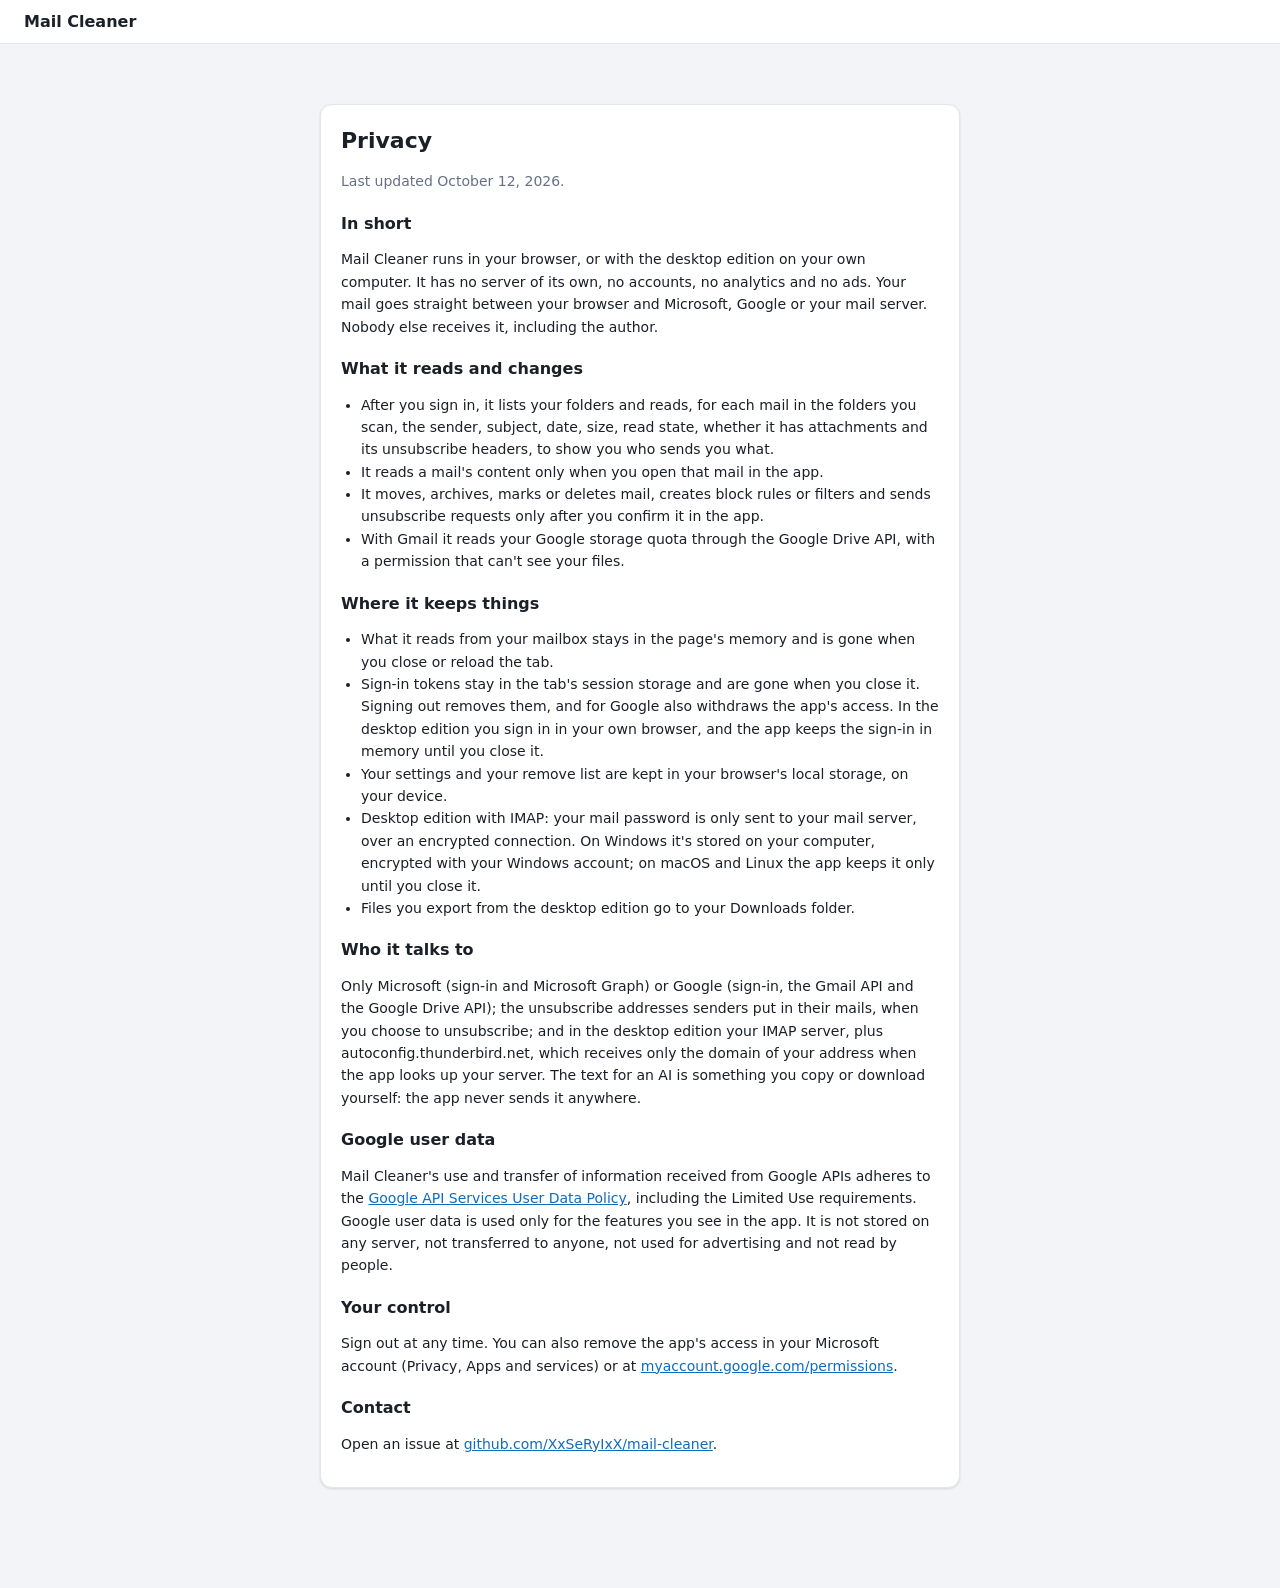
==== app/privacy.html @ 323fdafe "Mail Cleaner" ====
<!doctype html>
<!-- Mail Cleaner, Copyright (C) 2026 XxSeRyIxX. SPDX-License-Identifier: AGPL-3.0-or-later. Additional terms: see NOTICE. -->
<html lang="en">
<head>
  <meta charset="utf-8">
  <meta http-equiv="Content-Security-Policy" content="default-src 'none'; style-src 'self'; img-src 'self' data:; base-uri 'none'; form-action 'none'">
  <meta name="viewport" content="width=device-width, initial-scale=1">
  <title>Privacy: Mail Cleaner</title>
  <link rel="icon" href="icon.png">
  <link rel="stylesheet" href="app.css">
</head>
<body>
  <header class="topbar">
    <a class="brand" href="./">Mail Cleaner</a>
  </header>
  <main>
    <article class="card narrow doc">
      <h1>Privacy</h1>
      <p class="muted">Last updated October 12, 2026.</p>

      <h2>In short</h2>
      <p>Mail Cleaner runs in your browser, or with the desktop edition on your own computer. It has no server of its own, no
        accounts, no analytics and no ads. Your mail goes straight between your browser and Microsoft, Google or your mail
        server. Nobody else receives it, including the author.</p>

      <h2>What it reads and changes</h2>
      <ul>
        <li>After you sign in, it lists your folders and reads, for each mail in the folders you scan, the sender, subject, date,
          size, read state, whether it has attachments and its unsubscribe headers, to show you who sends you what.</li>
        <li>It reads a mail's content only when you open that mail in the app.</li>
        <li>It moves, archives, marks or deletes mail, creates block rules or filters and sends unsubscribe requests only after
          you confirm it in the app.</li>
        <li>With Gmail it reads your Google storage quota through the Google Drive API, with a permission that can't see your files.</li>
      </ul>

      <h2>Where it keeps things</h2>
      <ul>
        <li>What it reads from your mailbox stays in the page's memory and is gone when you close or reload the tab.</li>
        <li>Sign-in tokens stay in the tab's session storage and are gone when you close it. Signing out removes them, and for
          Google also withdraws the app's access. In the desktop edition you sign in in your own browser, and the app keeps the
          sign-in in memory until you close it.</li>
        <li>Your settings and your remove list are kept in your browser's local storage, on your device.</li>
        <li>Desktop edition with IMAP: your mail password is only sent to your mail server, over an encrypted connection. On Windows
          it's stored on your computer, encrypted with your Windows account; on macOS and Linux the app keeps it only until you
          close it.</li>
        <li>Files you export from the desktop edition go to your Downloads folder.</li>
      </ul>

      <h2>Who it talks to</h2>
      <p>Only Microsoft (sign-in and Microsoft Graph) or Google (sign-in, the Gmail API and the Google Drive API); the unsubscribe
        addresses senders put in their mails, when you choose to unsubscribe; and in the desktop edition your IMAP server, plus
        autoconfig.thunderbird.net, which receives only the domain of your address when the app looks up your server. The text for
        an AI is something you copy or download yourself: the app never sends it anywhere.</p>

      <h2>Google user data</h2>
      <p>Mail Cleaner's use and transfer of information received from Google APIs adheres to the
        <a href="https://developers.google.com/terms/api-services-user-data-policy">Google API Services User Data Policy</a>, including the
        Limited Use requirements. Google user data is used only for the features you see in the app. It is not stored on any
        server, not transferred to anyone, not used for advertising and not read by people.</p>

      <h2>Your control</h2>
      <p>Sign out at any time. You can also remove the app's access in your Microsoft account (Privacy, Apps and services) or at
        <a href="https://myaccount.google.com/permissions">myaccount.google.com/permissions</a>.</p>

      <h2>Contact</h2>
      <p>Open an issue at <a href="https://github.com/XxSeRyIxX/mail-cleaner/issues">github.com/XxSeRyIxX/mail-cleaner</a>.</p>
    </article>
  </main>
</body>
</html>
---- app/app.css ----
/* Mail Cleaner, Copyright (C) 2026 XxSeRyIxX. SPDX-License-Identifier: AGPL-3.0-or-later. Additional terms: see NOTICE. */
:root {
  --bg: #f3f4f7;
  --card: #ffffff;
  --text: #1b1f27;
  --muted: #667085;
  --line: #e3e6eb;
  --hover: #f6f7f9;
  --brand: #0f6cbd;
  --brand-hover: #0b5a9e;
  --brand-soft: #e7f0fa;
  --danger: #c4314b;
  --danger-hover: #a3283e;
  --danger-soft: #fcebee;
  --warn: #9a5a00;
  --warn-soft: #fff3df;
  --ok: #107c41;
  --ok-soft: #e6f4ea;
  --radius: 12px;
  --shadow: 0 1px 2px rgba(16, 24, 40, .05), 0 1px 3px rgba(16, 24, 40, .08);
  color-scheme: light dark;
}

@media (prefers-color-scheme: dark) {
  :root {
    --bg: #101216;
    --card: #191c22;
    --text: #e8eaef;
    --muted: #98a1b0;
    --line: #2a2f38;
    --hover: #20242b;
    --brand: #4ea1f3;
    --brand-hover: #73b5f6;
    --brand-soft: #18293b;
    --danger: #f06a80;
    --danger-hover: #f48b9c;
    --danger-soft: #3a1d24;
    --warn: #f1a93b;
    --warn-soft: #33270f;
    --ok: #5fd08a;
    --ok-soft: #15301f;
    --shadow: none;
  }
}

* { box-sizing: border-box; }
[hidden] { display: none !important; }
.no-sizes .size-only { display: none !important; }

body {
  margin: 0;
  background: var(--bg);
  color: var(--text);
  font: 14px/1.45 "Segoe UI Variable Text", "Segoe UI", system-ui, -apple-system, sans-serif;
}

h1 { font-size: 22px; margin: 0 0 8px; }
h2 { font-size: 16px; margin: 0; }
a { color: var(--brand); }
code { background: var(--hover); border: 1px solid var(--line); border-radius: 6px; padding: 1px 6px; }

.muted { color: var(--muted); }
.small { font-size: 12.5px; }
.error { color: var(--danger); }
.warn-text { color: var(--warn); }
.nowrap { white-space: nowrap; }

/* Layout */
.topbar {
  position: sticky; top: 0; z-index: 5;
  display: flex; align-items: center; justify-content: space-between;
  padding: 10px 24px;
  background: var(--card);
  border-bottom: 1px solid var(--line);
}
/* Stays on the right in the desktop edition, which hides the brand. */
.topbar > .row { margin-left: auto; }
.brand { display: flex; align-items: center; gap: 10px; font-weight: 650; font-size: 16px; }
.brand svg { color: var(--brand); }
.account { display: flex; align-items: center; gap: 12px; color: var(--muted); }

main { max-width: 1680px; margin: 0 auto; padding: 20px 24px 60px; }
.stack { display: grid; gap: 16px; }
.card { background: var(--card); border: 1px solid var(--line); border-radius: var(--radius); box-shadow: var(--shadow); padding: 18px 20px; }
.card.narrow { max-width: 640px; margin: 40px auto; }
.card > * + * { margin-top: 12px; }

.row { display: flex; align-items: center; gap: 10px; }
.row.space { justify-content: space-between; }
.row.end { justify-content: flex-end; }
.row.wrap { flex-wrap: wrap; }

.layout { display: grid; grid-template-columns: minmax(0, 1fr) 340px; gap: 16px; align-items: start; }
.list-panel { position: sticky; top: 72px; }
@media (max-width: 1100px) {
  .layout { grid-template-columns: 1fr; }
  .list-panel { position: static; }
}

/* Controls */
.btn {
  display: inline-flex; align-items: center; justify-content: center; gap: 6px;
  padding: 7px 14px;
  border: 1px solid var(--line); border-radius: 8px;
  background: var(--card); color: var(--text);
  font: inherit; font-weight: 600; cursor: pointer;
  white-space: nowrap;
}
.btn:hover:not(:disabled) { background: var(--hover); }
.btn:disabled { opacity: .5; cursor: default; }
.btn.primary { background: var(--brand); border-color: var(--brand); color: #fff; }
.btn.primary:hover:not(:disabled) { background: var(--brand-hover); }
.btn.danger { background: var(--danger); border-color: var(--danger); color: #fff; }
.btn.danger:hover:not(:disabled) { background: var(--danger-hover); }
.btn.ghost { background: transparent; }
.btn.small { padding: 3px 10px; font-size: 12.5px; }
.btn.big { padding: 11px 22px; font-size: 15px; }
.btn.wide { width: 100%; }
.btn.danger-ghost { color: var(--danger); background: transparent; }
.btn.danger-ghost:hover:not(:disabled) { background: var(--danger-soft); }
.link { background: none; border: none; padding: 0; color: var(--brand); font: inherit; cursor: pointer; text-decoration: underline; }

input, select, textarea {
  font: inherit; color: var(--text);
  background: var(--card);
  border: 1px solid var(--line); border-radius: 8px;
  padding: 7px 10px;
}
input:focus, select:focus, textarea:focus { outline: 2px solid var(--brand); outline-offset: -1px; }
input[type=checkbox], input[type=radio] { accent-color: var(--brand); width: 16px; height: 16px; margin: 0; }
textarea { width: 100%; resize: vertical; }
textarea.mono { font: 12px/1.45 ui-monospace, "Cascadia Mono", Consolas, monospace; white-space: pre; }
#search { min-width: 240px; }
#add-input { flex: 1; min-width: 0; }

.form { display: grid; gap: 12px; }
.form label, .field { display: grid; gap: 4px; font-weight: 600; }
.form .server { align-items: end; }
.form .server .grow { flex: 1; min-width: 220px; }
#imap-port { width: 96px; }
.steps { padding-left: 20px; }
.steps li + li { margin-top: 6px; }

/* Connect: the service tabs, sign-in, and the steps to register your own app */
#oauth > * + *, #imap > * + *, #own-app > * + * { margin-top: 12px; }
#own-app > summary { cursor: pointer; font-weight: 600; color: var(--brand); }
.box { background: var(--hover); padding: 10px 12px; border-radius: 8px; }
.box p { margin: 0 0 8px; }

/* Footer, About and the privacy page */
.footer { padding: 0 24px 24px; text-align: center; }
.footer a, .footer .link { color: var(--muted); }
h3 { font-size: 14px; margin: 0; }
.credits { margin: 6px 0 0; padding-left: 18px; }
.credits li + li { margin-top: 4px; }
.doc { line-height: 1.6; }
.doc h2 { margin-top: 18px; }
.doc ul { padding-left: 20px; }
a.brand { color: inherit; text-decoration: none; }

/* Chips: folder pickers and filter toggles */
.chips { display: flex; flex-wrap: wrap; gap: 8px; }
.chip {
  display: inline-flex; align-items: center; gap: 8px;
  padding: 5px 12px;
  border: 1px solid var(--line); border-radius: 999px;
  background: var(--card); color: var(--text);
  font: inherit; cursor: pointer; user-select: none;
}
.chip:hover { background: var(--hover); }
.chip.on { border-color: var(--brand); background: var(--brand-soft); color: var(--brand); }
.chip .count { color: var(--muted); font-variant-numeric: tabular-nums; }

.seg { display: inline-flex; border: 1px solid var(--line); border-radius: 8px; overflow: hidden; }
.seg button { border: none; background: var(--card); color: var(--muted); font: inherit; font-weight: 600; padding: 6px 12px; cursor: pointer; }
.seg button + button { border-left: 1px solid var(--line); }
.seg button.on { background: var(--brand-soft); color: var(--brand); }

.filters { display: grid; gap: 10px; padding: 12px; border-radius: 10px; background: var(--hover); }
.filter { display: inline-flex; align-items: center; gap: 6px; color: var(--muted); }
.filter select { padding: 4px 8px; }
.summary { margin: 12px 0 0; color: var(--muted); }
.summary b { color: var(--text); }

/* Progress */
.bar { height: 8px; background: var(--line); border-radius: 999px; overflow: hidden; margin: 10px 0 8px; }
.bar > div { height: 100%; width: 0; background: var(--brand); transition: width .4s ease; }

/* Overview cards */
.stats { display: grid; grid-template-columns: repeat(4, minmax(0, 1fr)); gap: 12px; }
.stat {
  display: flex; flex-direction: column; gap: 2px;
  background: var(--card); border: 1px solid var(--line); border-radius: var(--radius);
  box-shadow: var(--shadow); padding: 14px 16px;
}
.stat b { font-size: 24px; font-variant-numeric: tabular-nums; }
.stat span { color: var(--muted); }
.stat .row { margin-top: 8px; }
.stat.alert b { color: var(--danger); }
@media (max-width: 900px) { .stats { grid-template-columns: repeat(2, minmax(0, 1fr)); } }

/* Storage: one bar split by what uses the space, and its legend */
.meter { display: flex; height: 12px; border-radius: 999px; overflow: hidden; background: var(--line); }
.meter > span { flex: none; height: 100%; background: var(--c); }
.meter > span + span { box-shadow: inset 2px 0 0 var(--card); }
.legend { display: flex; flex-wrap: wrap; gap: 4px 18px; color: var(--muted); }
.legend:empty, #st-summary:empty { display: none; }
.legend > span { display: inline-flex; align-items: center; gap: 6px; }
.legend > span::before { content: ""; width: 10px; height: 10px; border-radius: 3px; background: var(--c); }
.legend b { color: var(--text); font-weight: 600; }
.part-0 { --c: #0f6cbd; }
.part-1 { --c: #5aa2e0; }
.part-2 { --c: #8764b8; }
.part-3 { --c: #2e9d7f; }
.part-4 { --c: #d08a2b; }
.part-rest { --c: #98a1b0; }
.part-trash { --c: var(--danger); }
.ok-text { color: var(--ok); }

.bulk {
  display: flex; align-items: center; gap: 10px; flex-wrap: wrap;
  padding: 8px 12px; border-radius: 8px; background: var(--brand-soft);
}
.bulk span { font-weight: 600; margin-right: auto; }

/* Tables */
.grid { width: 100%; border-collapse: collapse; table-layout: fixed; }
.grid th, .grid td { padding: 8px; border-bottom: 1px solid var(--line); text-align: left; vertical-align: middle; }
.grid th { font-size: 12px; text-transform: uppercase; letter-spacing: .03em; color: var(--muted); font-weight: 600; white-space: nowrap; }
.grid th[data-sort] { cursor: pointer; user-select: none; }
.grid th[data-sort]:hover { color: var(--text); }
.grid th.asc::after { content: " \2191"; }
.grid th.desc::after { content: " \2193"; }
.grid tbody tr:hover { background: var(--hover); }
.grid tbody tr.sel { background: var(--brand-soft); }
.grid .c-sel { width: 36px; }
.grid .c-who { width: 26%; }
.grid .c-num { width: 66px; text-align: right; }
.grid .c-size { width: 80px; text-align: right; }
.grid .c-date { width: 104px; }
.grid .c-actions { width: 150px; }
.grid .c-from { width: 28%; }
.grid .c-folder { width: 140px; }
.grid td.num { text-align: right; font-variant-numeric: tabular-nums; }
.grid td.actions { text-align: right; white-space: nowrap; }
.grid td.actions .btn + .btn { margin-left: 4px; }
.grid .ellipsis, .grid .who div { overflow: hidden; text-overflow: ellipsis; white-space: nowrap; }
.grid .who .name { font-weight: 600; }
.grid .who .sub { color: var(--muted); font-size: 12.5px; }
.grid.compact td { padding: 6px 8px; }
.grid tr.unread td { font-weight: 600; }

.score {
  display: inline-block; min-width: 36px; padding: 1px 8px;
  border-radius: 999px; text-align: center; font-weight: 650; cursor: help;
}
.score.lo { background: var(--hover); color: var(--muted); }
.score.mid { background: var(--warn-soft); color: var(--warn); }
.score.hi { background: var(--danger-soft); color: var(--danger); }
.badge { display: inline-block; margin-left: 6px; padding: 0 7px; border-radius: 999px; font-size: 11.5px; font-weight: 600; background: var(--ok-soft); color: var(--ok); }

.empty { text-align: center; color: var(--muted); padding: 30px 0; }

/* Remove list */
.ai-box { display: grid; gap: 6px; padding: 10px 12px; border: 1px dashed var(--line); border-radius: 10px; }
#list { list-style: none; margin: 12px 0 0; padding: 0; max-height: 46vh; overflow: auto; }
#list li { display: flex; align-items: center; gap: 8px; padding: 6px 4px; border-bottom: 1px solid var(--line); }
#list li .k { flex: 1; min-width: 0; overflow: hidden; text-overflow: ellipsis; white-space: nowrap; }
#list li .n { color: var(--muted); font-variant-numeric: tabular-nums; }
#list li .x { border: none; background: none; color: var(--muted); font-size: 18px; line-height: 1; cursor: pointer; padding: 0 4px; }
#list li .x:hover { color: var(--danger); }
#list li.none { color: var(--muted); border: none; }

/* Dialogs */
dialog {
  width: min(560px, 92vw);
  border: 1px solid var(--line); border-radius: 16px;
  padding: 22px;
  background: var(--card); color: var(--text);
  box-shadow: 0 24px 60px rgba(0, 0, 0, .3);
}
dialog.wide { width: min(980px, 94vw); }
dialog::backdrop { background: rgba(12, 16, 24, .5); }
dialog > * + * { margin-top: 14px; }
.option { display: flex; gap: 10px; align-items: flex-start; padding: 6px 0; cursor: pointer; }
.option input { margin-top: 2px; flex: none; }
.indent { padding-left: 26px; }
.warn-box { background: var(--warn-soft); color: var(--warn); padding: 10px 12px; border-radius: 8px; }
.info-box { background: var(--hover); padding: 10px 12px; border-radius: 8px; white-space: pre-line; }
.info-box:empty { display: none; }
.scroll { max-height: 50vh; overflow: auto; border: 1px solid var(--line); border-radius: 8px; }
.scroll thead th { position: sticky; top: 0; background: var(--card); }
.pick-list, .link-list { max-height: 40vh; overflow: auto; border: 1px solid var(--line); border-radius: 8px; padding: 2px 12px; margin: 0; list-style: none; }
.pick-list:empty { display: none; }
.pick-list .option + .option { border-top: 1px solid var(--line); }
.link-list li { display: flex; align-items: center; justify-content: space-between; gap: 12px; padding: 8px 0; }
.link-list li + li { border-top: 1px solid var(--line); }
.link-list li span { overflow: hidden; text-overflow: ellipsis; white-space: nowrap; }

/* Sender preview and mail viewer */
.grid.clickable tbody tr { cursor: pointer; }
.unsub-box { border: 1px solid var(--line); border-radius: 8px; padding: 10px 12px; }
.unsub-box ul { margin: 6px 0 0; padding-left: 18px; }
.unsub-box li + li { margin-top: 4px; }
.unsub-box .who { font-weight: 600; }
.unsub-box p { margin: 6px 0 0; }
/* Only when open: a display rule on a closed dialog would beat the browser's own "display: none". */
dialog.viewer[open] { width: min(1100px, 96vw); height: 92vh; display: flex; flex-direction: column; }
dialog.viewer > * + * { margin-top: 10px; }
.mail-head h2 { font-size: 18px; overflow-wrap: anywhere; }
.mail-head div { overflow-wrap: anywhere; }
#mv-body { flex: 1; width: 100%; min-height: 0; border: 1px solid var(--line); border-radius: 8px; background: #fff; }

/* Toasts */
#toasts {
  position: fixed; left: 50%; bottom: 20px; transform: translateX(-50%);
  display: flex; flex-direction: column; gap: 8px; z-index: 20; width: min(560px, 92vw);
}
.toast {
  background: #1f2633; color: #fff;
  padding: 11px 16px; border-radius: 10px;
  box-shadow: 0 10px 30px rgba(0, 0, 0, .25);
}
.toast.bad { background: var(--danger); }
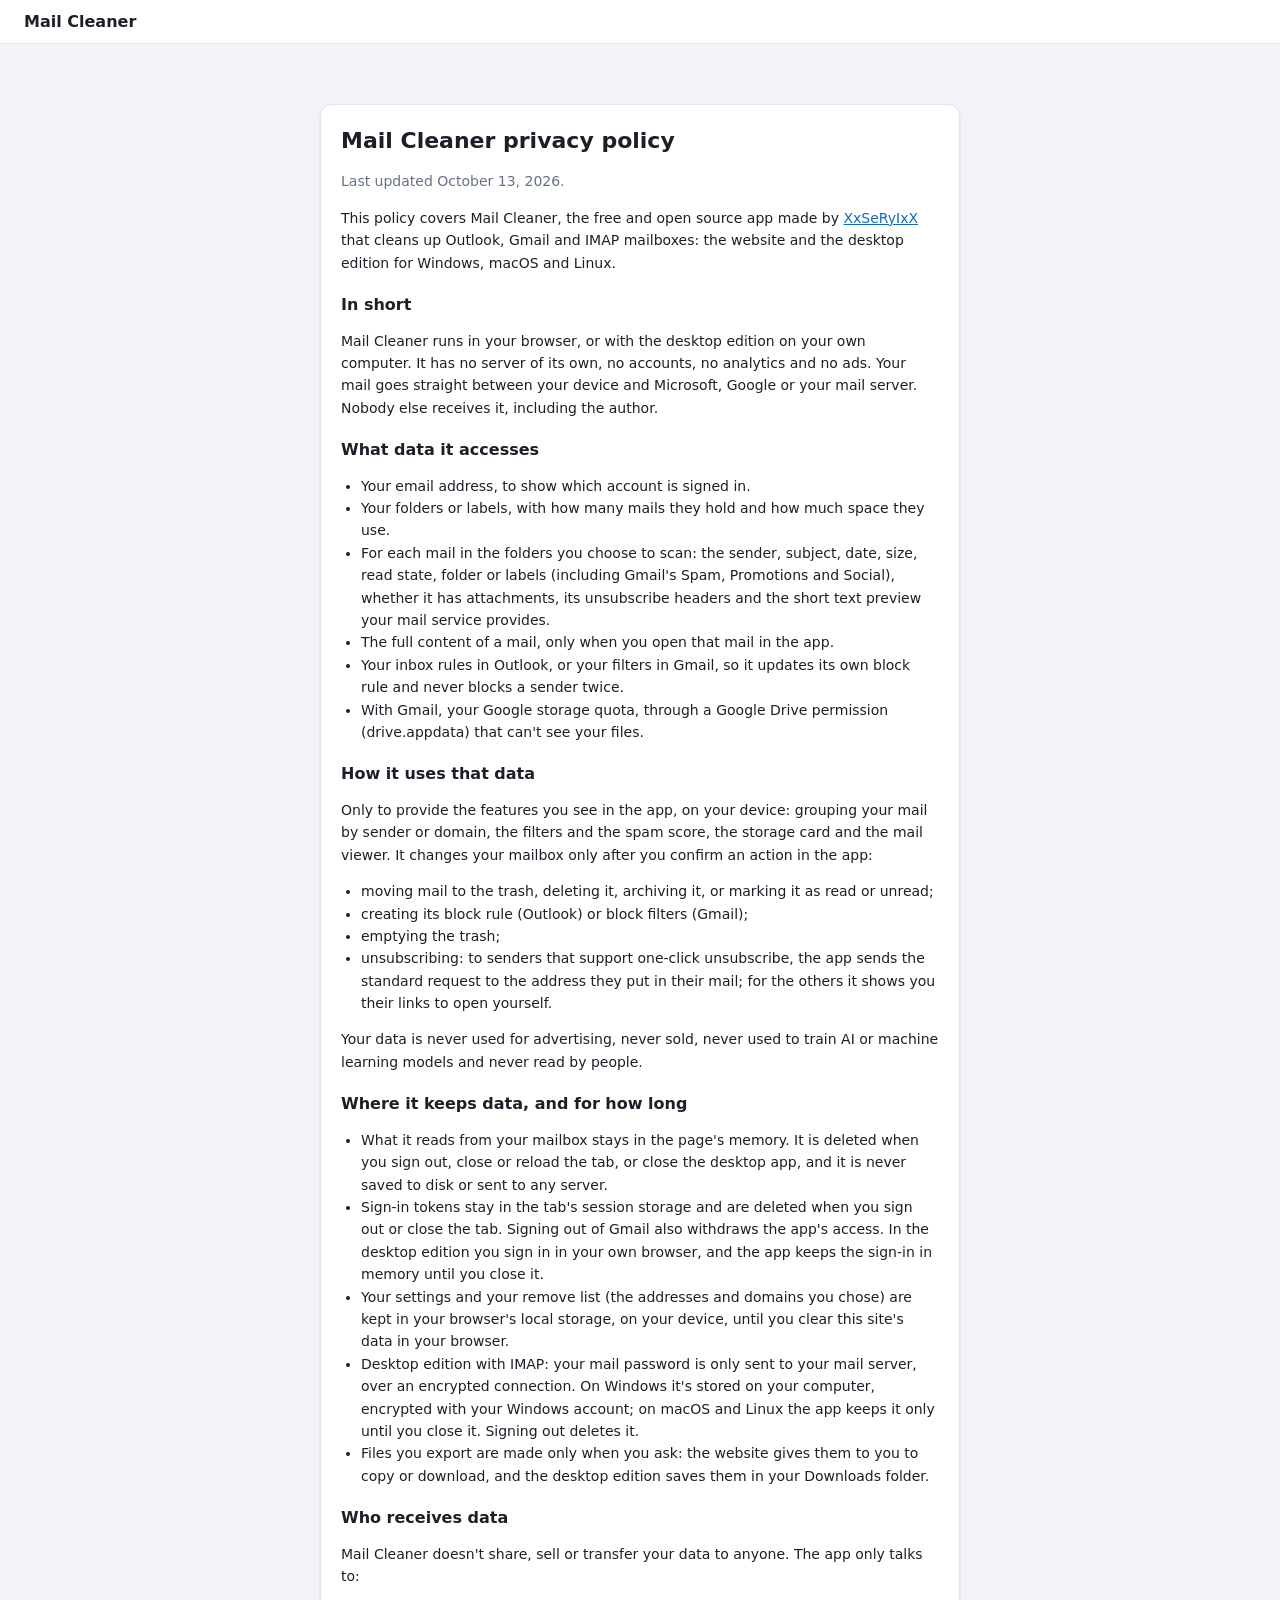
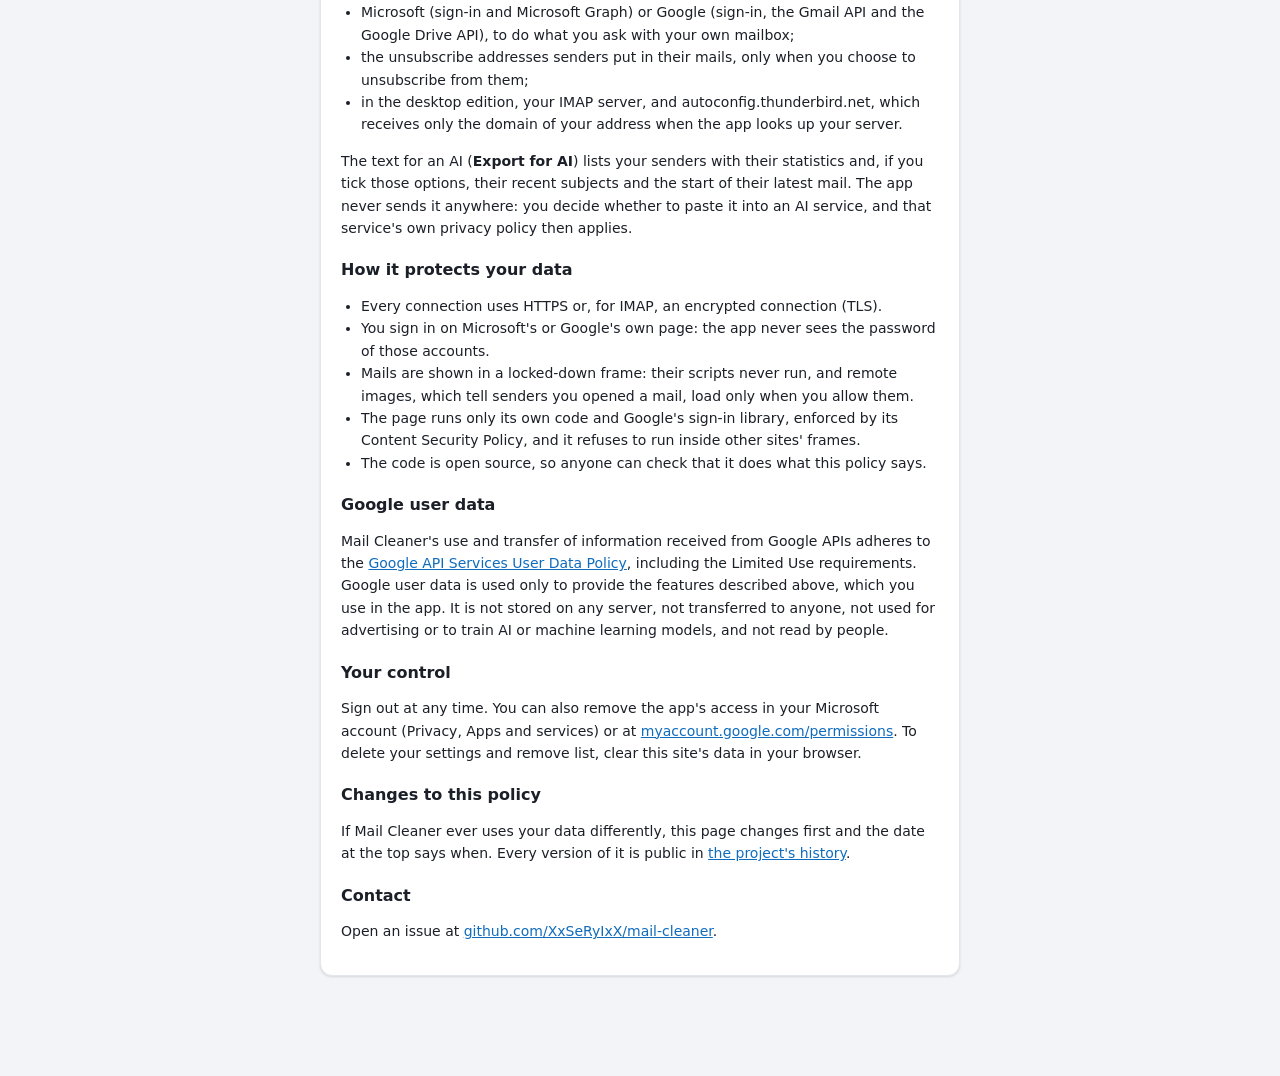
==== commit 1df436f2: "0.1.0: describe the app on its home page and expand the privacy policy" ====
--- a/app/privacy.html
+++ b/app/privacy.html
@@ -5,7 +5,7 @@
   <meta charset="utf-8">
   <meta http-equiv="Content-Security-Policy" content="default-src 'none'; style-src 'self'; img-src 'self' data:; base-uri 'none'; form-action 'none'">
   <meta name="viewport" content="width=device-width, initial-scale=1">
-  <title>Privacy: Mail Cleaner</title>
+  <title>Privacy policy: Mail Cleaner</title>
   <link rel="icon" href="icon.png">
   <link rel="stylesheet" href="app.css">
 </head>
@@ -15,52 +15,96 @@
   </header>
   <main>
     <article class="card narrow doc">
-      <h1>Privacy</h1>
-      <p class="muted">Last updated October 12, 2026.</p>
+      <h1>Mail Cleaner privacy policy</h1>
+      <p class="muted">Last updated October 13, 2026.</p>
+      <p>This policy covers Mail Cleaner, the free and open source app made by <a href="https://github.com/XxSeRyIxX">XxSeRyIxX</a>
+        that cleans up Outlook, Gmail and IMAP mailboxes: the website and the desktop edition for Windows, macOS and Linux.</p>
 
       <h2>In short</h2>
       <p>Mail Cleaner runs in your browser, or with the desktop edition on your own computer. It has no server of its own, no
-        accounts, no analytics and no ads. Your mail goes straight between your browser and Microsoft, Google or your mail
+        accounts, no analytics and no ads. Your mail goes straight between your device and Microsoft, Google or your mail
         server. Nobody else receives it, including the author.</p>
 
-      <h2>What it reads and changes</h2>
+      <h2>What data it accesses</h2>
       <ul>
-        <li>After you sign in, it lists your folders and reads, for each mail in the folders you scan, the sender, subject, date,
-          size, read state, whether it has attachments and its unsubscribe headers, to show you who sends you what.</li>
-        <li>It reads a mail's content only when you open that mail in the app.</li>
-        <li>It moves, archives, marks or deletes mail, creates block rules or filters and sends unsubscribe requests only after
-          you confirm it in the app.</li>
-        <li>With Gmail it reads your Google storage quota through the Google Drive API, with a permission that can't see your files.</li>
+        <li>Your email address, to show which account is signed in.</li>
+        <li>Your folders or labels, with how many mails they hold and how much space they use.</li>
+        <li>For each mail in the folders you choose to scan: the sender, subject, date, size, read state, folder or labels
+          (including Gmail's Spam, Promotions and Social), whether it has attachments, its unsubscribe headers and the short text
+          preview your mail service provides.</li>
+        <li>The full content of a mail, only when you open that mail in the app.</li>
+        <li>Your inbox rules in Outlook, or your filters in Gmail, so it updates its own block rule and never blocks a sender twice.</li>
+        <li>With Gmail, your Google storage quota, through a Google Drive permission (drive.appdata) that can't see your files.</li>
       </ul>
 
-      <h2>Where it keeps things</h2>
+      <h2>How it uses that data</h2>
+      <p>Only to provide the features you see in the app, on your device: grouping your mail by sender or domain, the filters and the
+        spam score, the storage card and the mail viewer. It changes your mailbox only after you confirm an action in the app:</p>
       <ul>
-        <li>What it reads from your mailbox stays in the page's memory and is gone when you close or reload the tab.</li>
-        <li>Sign-in tokens stay in the tab's session storage and are gone when you close it. Signing out removes them, and for
-          Google also withdraws the app's access. In the desktop edition you sign in in your own browser, and the app keeps the
-          sign-in in memory until you close it.</li>
-        <li>Your settings and your remove list are kept in your browser's local storage, on your device.</li>
+        <li>moving mail to the trash, deleting it, archiving it, or marking it as read or unread;</li>
+        <li>creating its block rule (Outlook) or block filters (Gmail);</li>
+        <li>emptying the trash;</li>
+        <li>unsubscribing: to senders that support one-click unsubscribe, the app sends the standard request to the address they put
+          in their mail; for the others it shows you their links to open yourself.</li>
+      </ul>
+      <p>Your data is never used for advertising, never sold, never used to train AI or machine learning models and never read by
+        people.</p>
+
+      <h2>Where it keeps data, and for how long</h2>
+      <ul>
+        <li>What it reads from your mailbox stays in the page's memory. It is deleted when you sign out, close or reload the tab, or
+          close the desktop app, and it is never saved to disk or sent to any server.</li>
+        <li>Sign-in tokens stay in the tab's session storage and are deleted when you sign out or close the tab. Signing out of Gmail
+          also withdraws the app's access. In the desktop edition you sign in in your own browser, and the app keeps the sign-in in
+          memory until you close it.</li>
+        <li>Your settings and your remove list (the addresses and domains you chose) are kept in your browser's local storage, on
+          your device, until you clear this site's data in your browser.</li>
         <li>Desktop edition with IMAP: your mail password is only sent to your mail server, over an encrypted connection. On Windows
           it's stored on your computer, encrypted with your Windows account; on macOS and Linux the app keeps it only until you
-          close it.</li>
-        <li>Files you export from the desktop edition go to your Downloads folder.</li>
+          close it. Signing out deletes it.</li>
+        <li>Files you export are made only when you ask: the website gives them to you to copy or download, and the desktop edition
+          saves them in your Downloads folder.</li>
       </ul>
 
-      <h2>Who it talks to</h2>
-      <p>Only Microsoft (sign-in and Microsoft Graph) or Google (sign-in, the Gmail API and the Google Drive API); the unsubscribe
-        addresses senders put in their mails, when you choose to unsubscribe; and in the desktop edition your IMAP server, plus
-        autoconfig.thunderbird.net, which receives only the domain of your address when the app looks up your server. The text for
-        an AI is something you copy or download yourself: the app never sends it anywhere.</p>
+      <h2>Who receives data</h2>
+      <p>Mail Cleaner doesn't share, sell or transfer your data to anyone. The app only talks to:</p>
+      <ul>
+        <li>Microsoft (sign-in and Microsoft Graph) or Google (sign-in, the Gmail API and the Google Drive API), to do what you ask
+          with your own mailbox;</li>
+        <li>the unsubscribe addresses senders put in their mails, only when you choose to unsubscribe from them;</li>
+        <li>in the desktop edition, your IMAP server, and autoconfig.thunderbird.net, which receives only the domain of your address
+          when the app looks up your server.</li>
+      </ul>
+      <p>The text for an AI (<b>Export for AI</b>) lists your senders with their statistics and, if you tick those options, their
+        recent subjects and the start of their latest mail. The app never sends it anywhere: you decide whether to paste it into an AI
+        service, and that service's own privacy policy then applies.</p>
+
+      <h2>How it protects your data</h2>
+      <ul>
+        <li>Every connection uses HTTPS or, for IMAP, an encrypted connection (TLS).</li>
+        <li>You sign in on Microsoft's or Google's own page: the app never sees the password of those accounts.</li>
+        <li>Mails are shown in a locked-down frame: their scripts never run, and remote images, which tell senders you opened a mail,
+          load only when you allow them.</li>
+        <li>The page runs only its own code and Google's sign-in library, enforced by its Content Security Policy, and it refuses to
+          run inside other sites' frames.</li>
+        <li>The code is open source, so anyone can check that it does what this policy says.</li>
+      </ul>
 
       <h2>Google user data</h2>
       <p>Mail Cleaner's use and transfer of information received from Google APIs adheres to the
         <a href="https://developers.google.com/terms/api-services-user-data-policy">Google API Services User Data Policy</a>, including the
-        Limited Use requirements. Google user data is used only for the features you see in the app. It is not stored on any
-        server, not transferred to anyone, not used for advertising and not read by people.</p>
+        Limited Use requirements. Google user data is used only to provide the features described above, which you use in the app. It
+        is not stored on any server, not transferred to anyone, not used for advertising or to train AI or machine learning models, and
+        not read by people.</p>
 
       <h2>Your control</h2>
       <p>Sign out at any time. You can also remove the app's access in your Microsoft account (Privacy, Apps and services) or at
-        <a href="https://myaccount.google.com/permissions">myaccount.google.com/permissions</a>.</p>
+        <a href="https://myaccount.google.com/permissions">myaccount.google.com/permissions</a>. To delete your settings and remove list,
+        clear this site's data in your browser.</p>
+
+      <h2>Changes to this policy</h2>
+      <p>If Mail Cleaner ever uses your data differently, this page changes first and the date at the top says when. Every version of it
+        is public in <a href="https://github.com/XxSeRyIxX/mail-cleaner/commits/main/app/privacy.html">the project's history</a>.</p>
 
       <h2>Contact</h2>
       <p>Open an issue at <a href="https://github.com/XxSeRyIxX/mail-cleaner/issues">github.com/XxSeRyIxX/mail-cleaner</a>.</p>
--- a/app/app.css
+++ b/app/app.css
@@ -45,6 +45,8 @@
 
 * { box-sizing: border-box; }
 [hidden] { display: none !important; }
+/* index.html marks the desktop edition before the first paint; it boots until the app shows a view. */
+.desktop [data-only="web"], .booting #view-connect { display: none !important; }
 .no-sizes .size-only { display: none !important; }
 
 body {
@@ -155,6 +157,7 @@
 .credits li + li { margin-top: 4px; }
 .doc { line-height: 1.6; }
 .doc h2 { margin-top: 18px; }
+.doc > h2:first-child { margin-top: 0; }
 .doc ul { padding-left: 20px; }
 a.brand { color: inherit; text-decoration: none; }
 
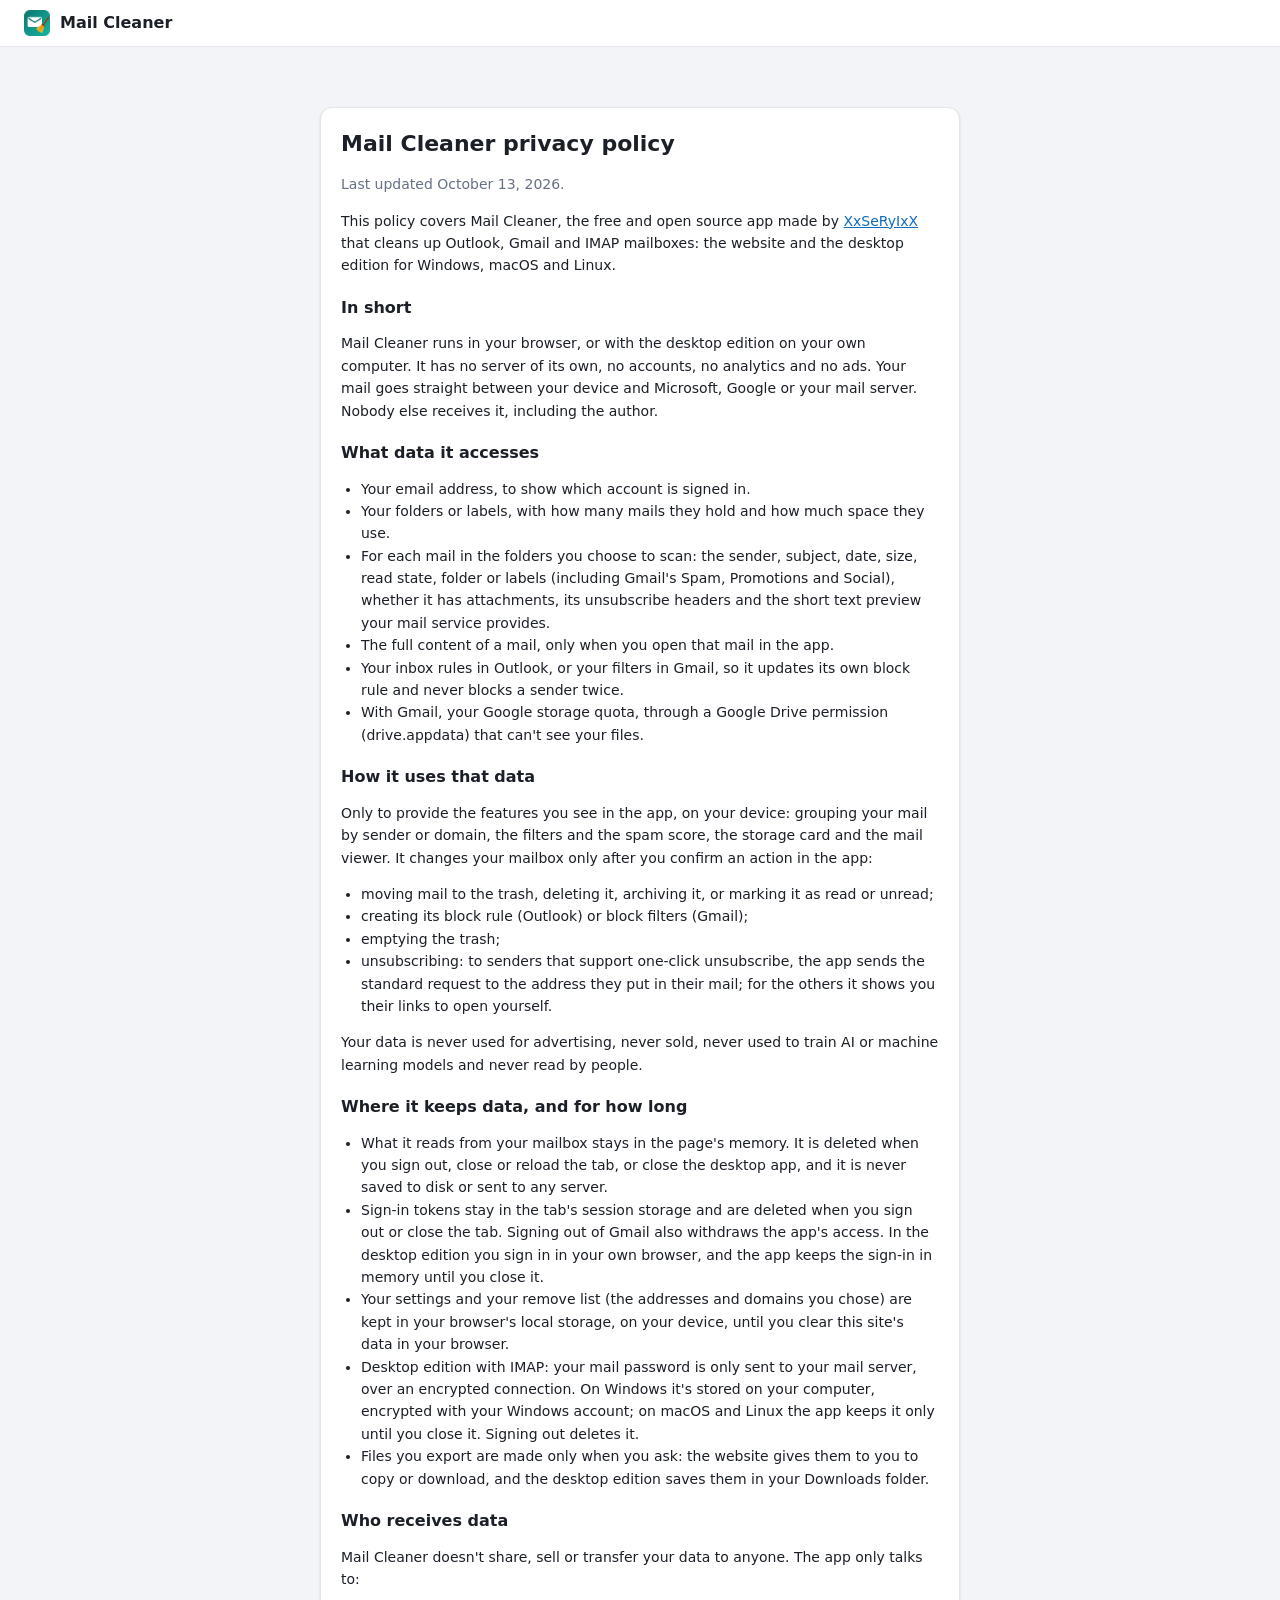
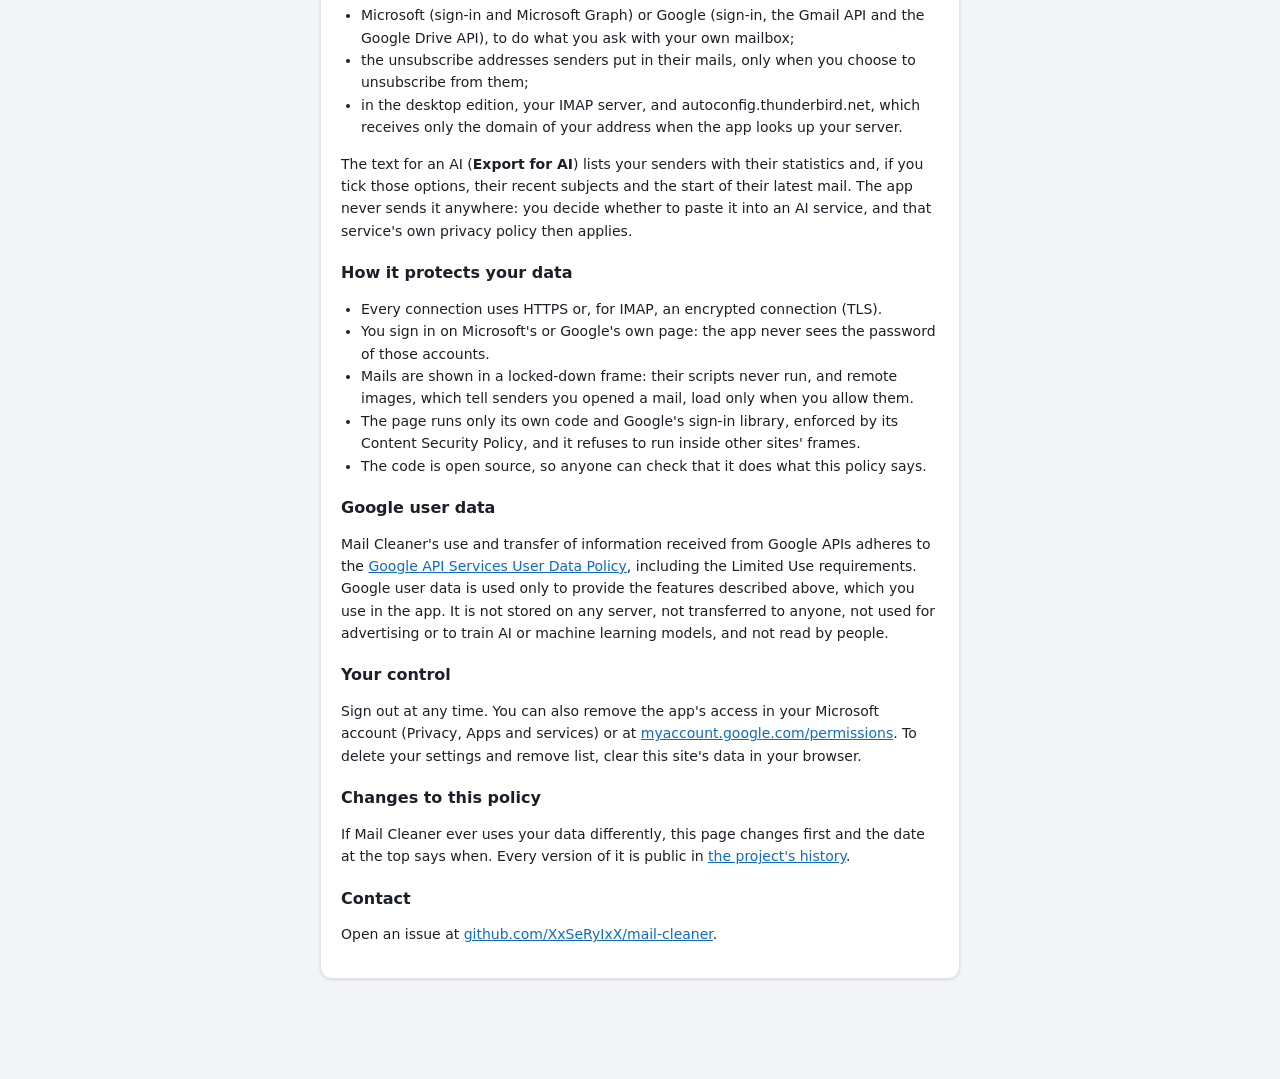
==== commit 1f81b225: "New logo: an envelope and a broom on a teal tile" ====
--- a/app/privacy.html
+++ b/app/privacy.html
@@ -11,7 +11,7 @@
 </head>
 <body>
   <header class="topbar">
-    <a class="brand" href="./">Mail Cleaner</a>
+    <a class="brand" href="./"><img src="icon.png" width="26" height="26" alt="">Mail Cleaner</a>
   </header>
   <main>
     <article class="card narrow doc">
--- a/app/app.css
+++ b/app/app.css
@@ -78,7 +78,6 @@
 /* Stays on the right in the desktop edition, which hides the brand. */
 .topbar > .row { margin-left: auto; }
 .brand { display: flex; align-items: center; gap: 10px; font-weight: 650; font-size: 16px; }
-.brand svg { color: var(--brand); }
 .account { display: flex; align-items: center; gap: 12px; color: var(--muted); }
 
 main { max-width: 1680px; margin: 0 auto; padding: 20px 24px 60px; }
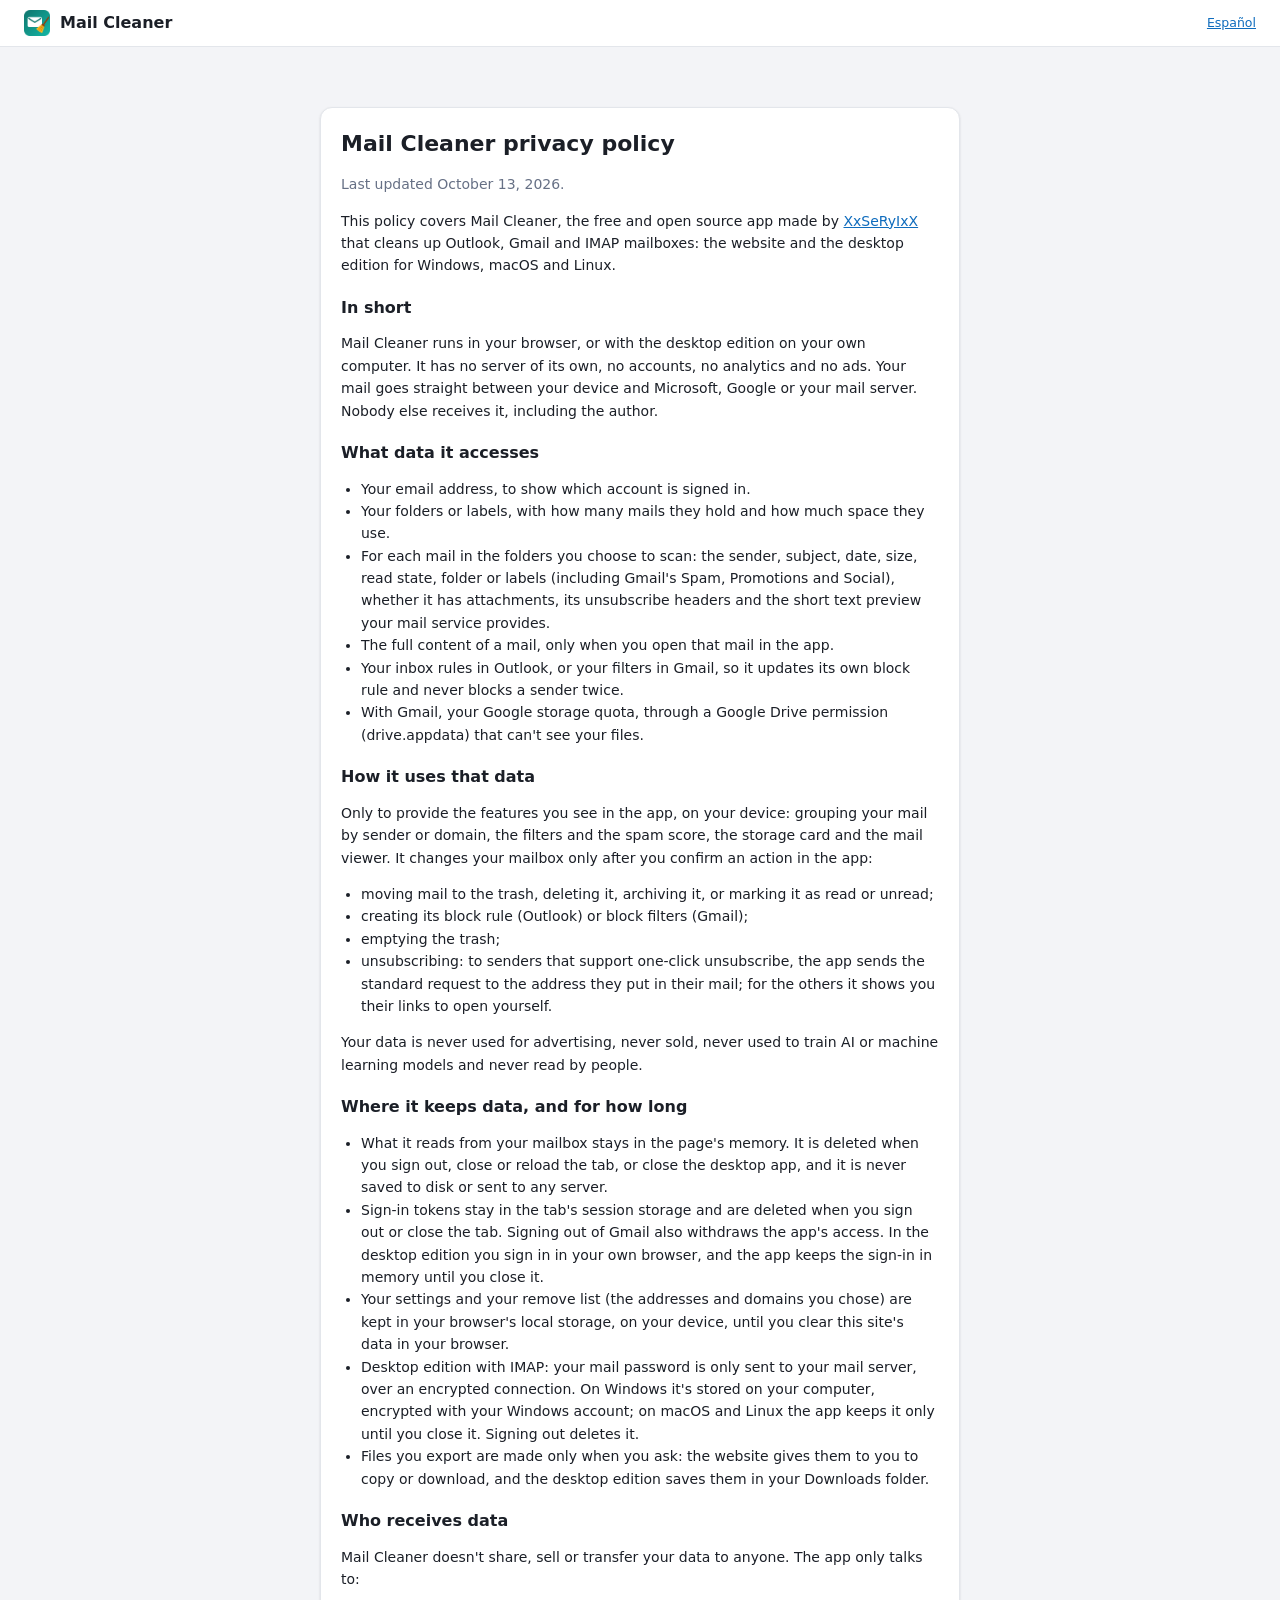
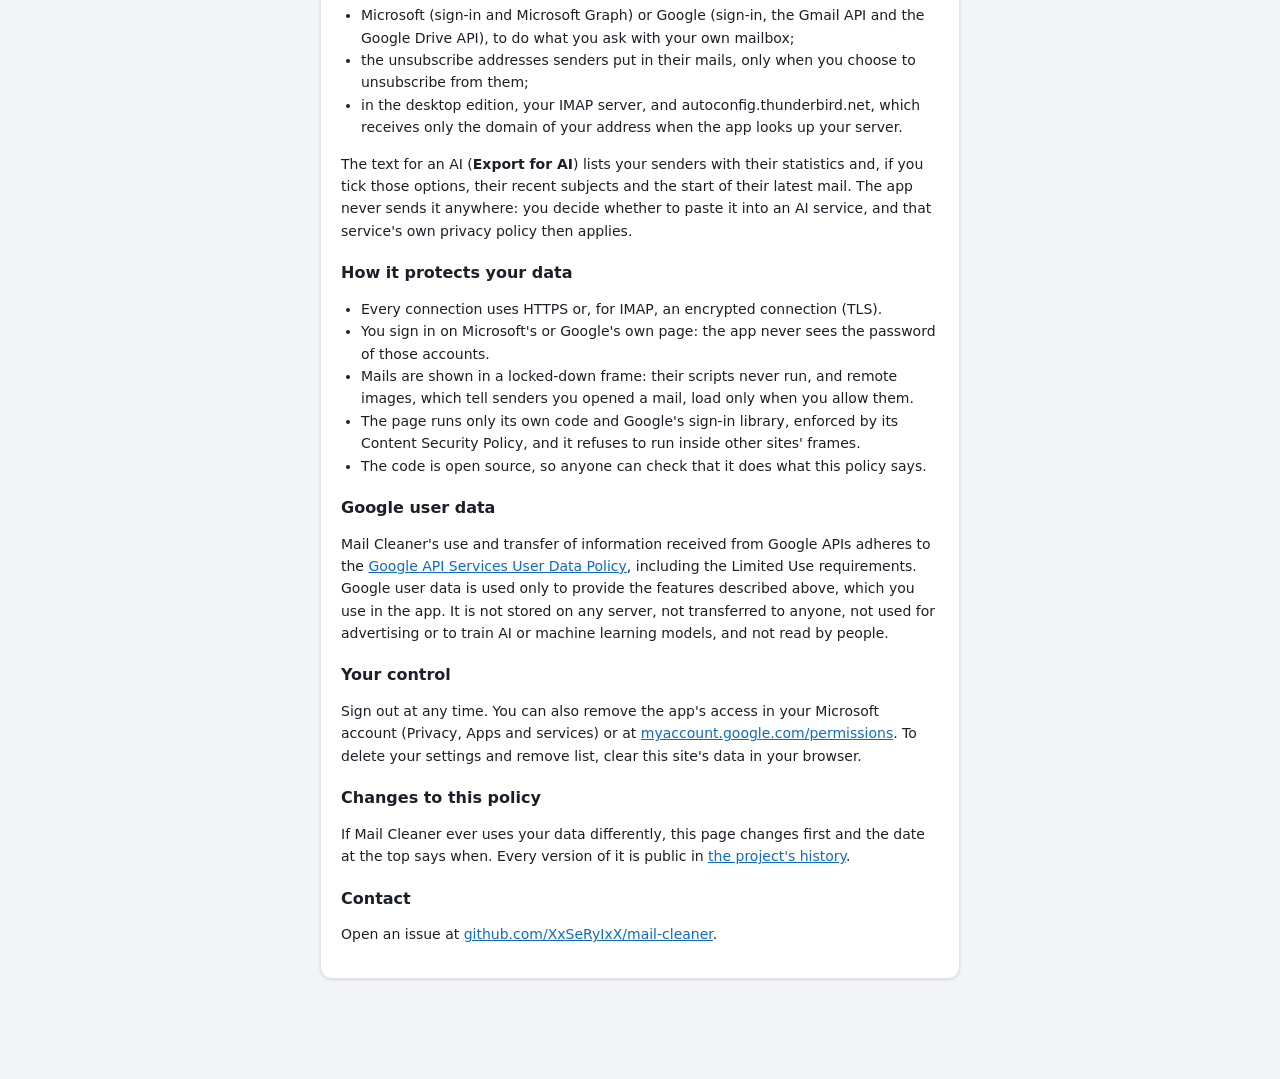
==== commit 00df5271: "0.2.0: Spanish, steadier Gmail scans and link previews - The app speaks English and Spanish: EN / ES" ====
--- a/app/privacy.html
+++ b/app/privacy.html
@@ -3,15 +3,20 @@
 <html lang="en">
 <head>
   <meta charset="utf-8">
-  <meta http-equiv="Content-Security-Policy" content="default-src 'none'; style-src 'self'; img-src 'self' data:; base-uri 'none'; form-action 'none'">
+  <meta http-equiv="Content-Security-Policy" content="default-src 'none'; style-src 'self'; img-src 'self' data:; connect-src 'self'; base-uri 'none'; form-action 'none'">
   <meta name="viewport" content="width=device-width, initial-scale=1">
   <title>Privacy policy: Mail Cleaner</title>
+  <meta name="description" content="Mail Cleaner has no server, accounts, analytics or ads: your mail goes straight between your device and Microsoft, Google or your mail server. What it reads, and why.">
+  <link rel="canonical" href="https://xxseryixx.github.io/mail-cleaner/privacy.html">
+  <link rel="alternate" hreflang="en" href="https://xxseryixx.github.io/mail-cleaner/privacy.html">
+  <link rel="alternate" hreflang="es" href="https://xxseryixx.github.io/mail-cleaner/privacy.es.html">
   <link rel="icon" href="icon.png">
   <link rel="stylesheet" href="app.css">
 </head>
 <body>
   <header class="topbar">
     <a class="brand" href="./"><img src="icon.png" width="26" height="26" alt="">Mail Cleaner</a>
+    <div class="row"><a class="small" href="privacy.es.html" hreflang="es" lang="es">Español</a></div>
   </header>
   <main>
     <article class="card narrow doc">
--- a/app/app.css
+++ b/app/app.css
@@ -18,6 +18,8 @@
   --ok-soft: #e6f4ea;
   --radius: 12px;
   --shadow: 0 1px 2px rgba(16, 24, 40, .05), 0 1px 3px rgba(16, 24, 40, .08);
+  /* Text on --brand and --danger. */
+  --on-color: #fff;
   color-scheme: light dark;
 }
 
@@ -40,13 +42,17 @@
     --ok: #5fd08a;
     --ok-soft: #15301f;
     --shadow: none;
+    /* The dark theme's colours are light: white on them can't be read. */
+    --on-color: #0e1116;
   }
 }
 
 * { box-sizing: border-box; }
 [hidden] { display: none !important; }
-/* index.html marks the desktop edition before the first paint; it boots until the app shows a view. */
+/* The page boots (index.html) until the app shows a view, hidden meanwhile so nothing jumps while it is filled in and
+   translated. index.html also marks the desktop edition before the first paint. */
 .desktop [data-only="web"], .booting #view-connect { display: none !important; }
+.booting main, .booting .footer { visibility: hidden; }
 .no-sizes .size-only { display: none !important; }
 
 body {
@@ -109,9 +115,9 @@
 }
 .btn:hover:not(:disabled) { background: var(--hover); }
 .btn:disabled { opacity: .5; cursor: default; }
-.btn.primary { background: var(--brand); border-color: var(--brand); color: #fff; }
+.btn.primary { background: var(--brand); border-color: var(--brand); color: var(--on-color); }
 .btn.primary:hover:not(:disabled) { background: var(--brand-hover); }
-.btn.danger { background: var(--danger); border-color: var(--danger); color: #fff; }
+.btn.danger { background: var(--danger); border-color: var(--danger); color: var(--on-color); }
 .btn.danger:hover:not(:disabled) { background: var(--danger-hover); }
 .btn.ghost { background: transparent; }
 .btn.small { padding: 3px 10px; font-size: 12.5px; }
@@ -177,6 +183,7 @@
 .seg button { border: none; background: var(--card); color: var(--muted); font: inherit; font-weight: 600; padding: 6px 12px; cursor: pointer; }
 .seg button + button { border-left: 1px solid var(--line); }
 .seg button.on { background: var(--brand-soft); color: var(--brand); }
+.seg.small button { padding: 3px 9px; font-size: 12.5px; }
 
 .filters { display: grid; gap: 10px; padding: 12px; border-radius: 10px; background: var(--hover); }
 .filter { display: inline-flex; align-items: center; gap: 6px; color: var(--muted); }
